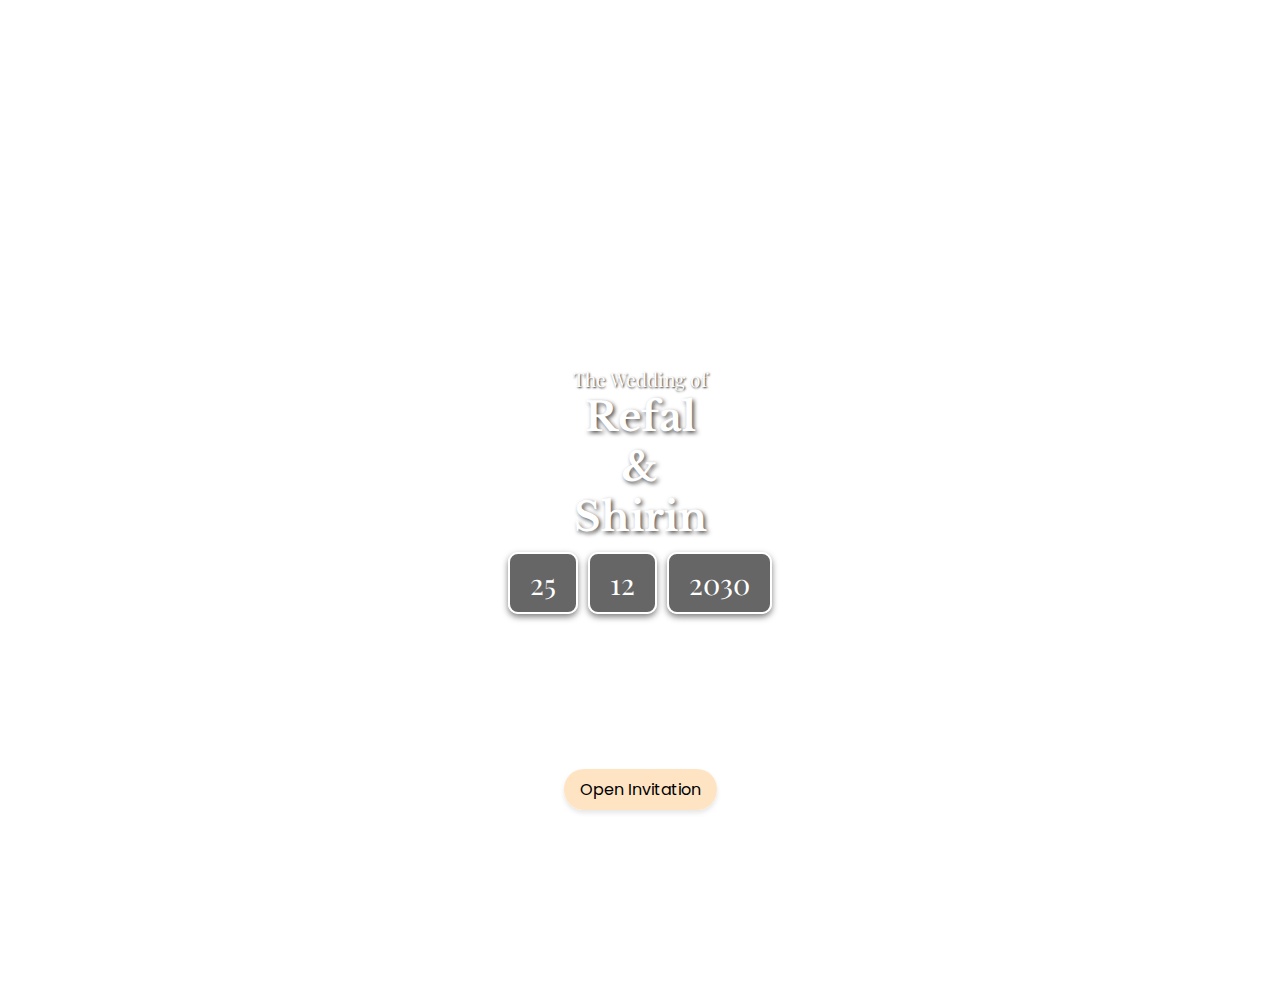
==== index.html @ 7c2be34e "fixed images" ====
<!DOCTYPE html>
<html lang="en">
<head>
  <meta charset="UTF-8" />
  <meta name="viewport" content="width=device-width, initial-scale=1.0" />
  <title>Cover</title>
  <link rel="preconnect" href="https://fonts.googleapis.com" />
  <link rel="preconnect" href="https://fonts.gstatic.com" crossorigin />
  <link
    href="https://fonts.googleapis.com/css2?family=Playfair+Display:ital,wght@0,400..900;1,400..900&display=swap"
    rel="stylesheet"
  />
  <link rel="preconnect" href="https://fonts.googleapis.com" />
  <link rel="preconnect" href="https://fonts.gstatic.com" crossorigin />
  <link
    href="https://fonts.googleapis.com/css2?family=Libre+Baskerville:ital,wght@0,400;0,700;1,400&family=Poppins:ital,wght@0,100;0,200;0,300;0,400;0,500;0,600;0,700;0,800;0,900&display=swap"
    rel="stylesheet"
  />

  <style>
    body {
      margin: 0;
      padding: 0;
      font-family: 'Poppins', sans-serif;
      overflow-x: hidden;
    }

    #cover {
      display: flex;
      flex-direction: column;
      justify-content: center;
      align-items: center;
      padding: 5vh 0;
      background: url(../ica/image/1jpg.jpg) no-repeat center center/cover;
      width: 100%;
      height: 100vh;
      text-align: center;
      color: #fff;
      position: relative;
    }

    p {
      font-size: 1.2em;
      font-family: 'Playfair Display', serif;
      color: #fff;
      margin: 0;
      text-shadow: 1px 1px 2px rgba(0, 0, 0, 0.8);
    }

    h1 {
      text-shadow: 2px 2px 4px rgba(0, 0, 0, 0.7);
      font-size: 2.5em;
      margin: 0;
      font-family: 'Libre Baskerville', serif;
    }

    .date-container {
      display: flex;
      justify-content: center;
      align-items: center;
      gap: 10px;
      margin: 10px 0;
    }

    .date-item {
      font-size: 1.8em;
      font-family: 'Playfair Display', serif;
      padding: 10px 20px;
      border: 2px solid #fff;
      border-radius: 10px;
      background: rgba(0, 0, 0, 0.6);
      box-shadow: 0 3px 6px rgba(0, 0, 0, 0.5);
      color: #fff;
      transition: background 0.3s, transform 0.3s;
    }

    .date-item:hover {
      background: rgba(0, 0, 0, 0.8);
      transform: scale(1.03);
    }

    #nav {
      position: absolute;
      bottom: 10vh;
      width: 100%;
      display: flex;
      justify-content: center;
    }

    #nav ul {
      list-style: none;
      padding: 0;
      background: rgba(255, 255, 255, 0.9);
      border-radius: 20px;
      box-shadow: 0 3px 5px rgba(0, 0, 0, 0.1);
      margin: 0;
    }

    #nav ul li {
      display: inline-block;
      margin: 0;
      background: #ffe4c4;
      border-radius: 20px;
      color: black;
      padding: 8px 16px;
      transition: background 0.3s, color 0.3s;
      font-size: 1em;
    }

    #nav ul li:hover {
      background: #ae9d87;
      color: #fff;
    }

    #nav a {
      text-decoration: none;
      color: inherit;
    }

    #nav a:hover {
      color: #fff;
    }

    /* Salju styling */
    .snowflake {
      position: absolute;
      top: -10px;
      background-color: white;
      width: 8px;
      height: 8px;
      border-radius: 50%;
      opacity: 0.8;
      animation: fall linear infinite;
    }

    @keyframes fall {
      to {
        transform: translateY(100vh);
      }
    }

    @media (max-width: 768px) {
      #cover {
        padding: 10vh 0;
      }

      h1 {
        font-size: 3em;
      }

      .date-item {
        font-size: 1.8em;
        padding: 10px 20px;
      }

      #nav {
        bottom: 5vh;
      }

      #nav ul {
        padding: 5px;
      }

      #nav ul li {
        padding: 10px 20px;
        font-size: 1em;
      }
    }

    @media (max-width: 480px) {
      #cover {
        padding: 5vh 0;
      }

      h1 {
        font-size: 2.5em;
      }

      .date-item {
        font-size: 1.5em;
        padding: 8px 15px;
      }

      #nav {
        bottom: 10vh;
      }

      #nav ul {
        padding: 5px;
      }

      #nav ul li {
        padding: 8px 15px;
        font-size: 0.9em;
      }
    }
  </style>
</head>
<body>
  <div id="cover">
    <p>The Wedding of</p>
    <h1>Refal</h1>
    <h1>&</h1>
    <h1>Shirin</h1>
    <div class="date-container">
      <div class="date-item">25</div>
      <div class="date-item">12</div>
      <div class="date-item">2030</div>
    </div>
  </div>
  <div id="nav">
    <ul>
      <a href="index1.html" id="openInvitation"><li>Open Invitation</li></a>
    </ul>
  </div>

  <script>
    function createSnowflakes() {
      const snowflakeCount = 100; // Jumlah salju
      const body = document.body;

      for (let i = 0; i < snowflakeCount; i++) {
        let snowflake = document.createElement('div');
        snowflake.classList.add('snowflake');
        snowflake.style.left = Math.random() * 100 + 'vw'; // Posisi horizontal acak
        snowflake.style.animationDuration = Math.random() * 3 + 2 + 's'; // Durasi jatuh acak
        snowflake.style.opacity = Math.random();
        snowflake.style.transform = `scale(${Math.random()})`; // Ukuran acak
        body.appendChild(snowflake);
      }
    }

    document.getElementById('openInvitation').addEventListener('click', function(e) {
      e.preventDefault();
      createSnowflakes();
      setTimeout(() => {
        window.location.href = "index1.html"; // Pindah ke halaman lain setelah 3 detik
      }, 3000); // Durasi sebelum efek dihentikan dan halaman pindah
    });
  </script>
</body>
</html>
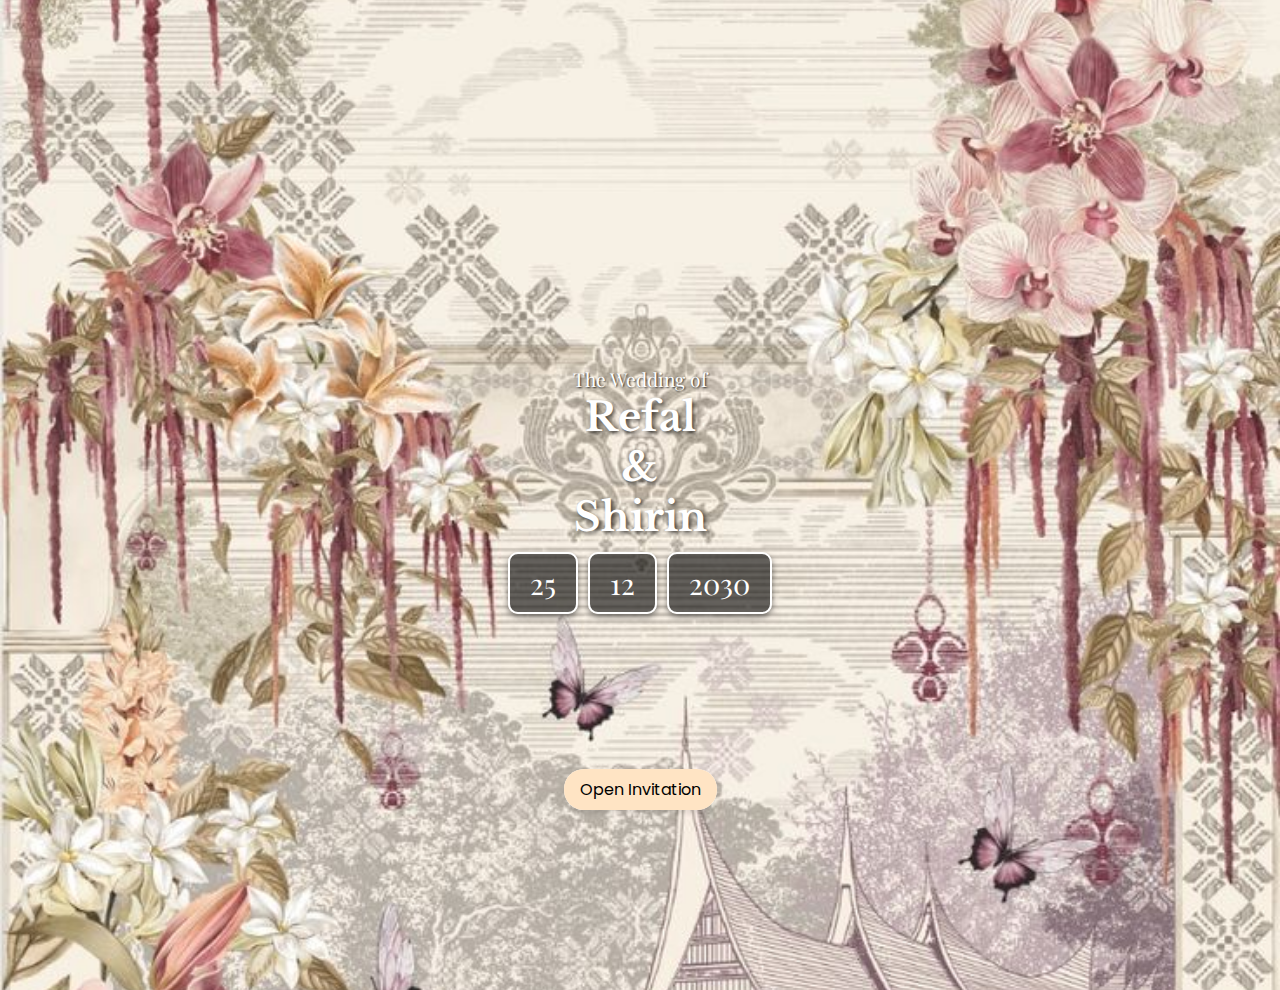
==== commit 277e2f5d: "Update index.html" ====
--- a/index.html
+++ b/index.html
@@ -31,7 +31,7 @@
       justify-content: center;
       align-items: center;
       padding: 5vh 0;
-      background: url(../ica/image/1jpg.jpg) no-repeat center center/cover;
+      background: url(image/1jpg.jpg) no-repeat center center/cover;
       width: 100%;
       height: 100vh;
       text-align: center;
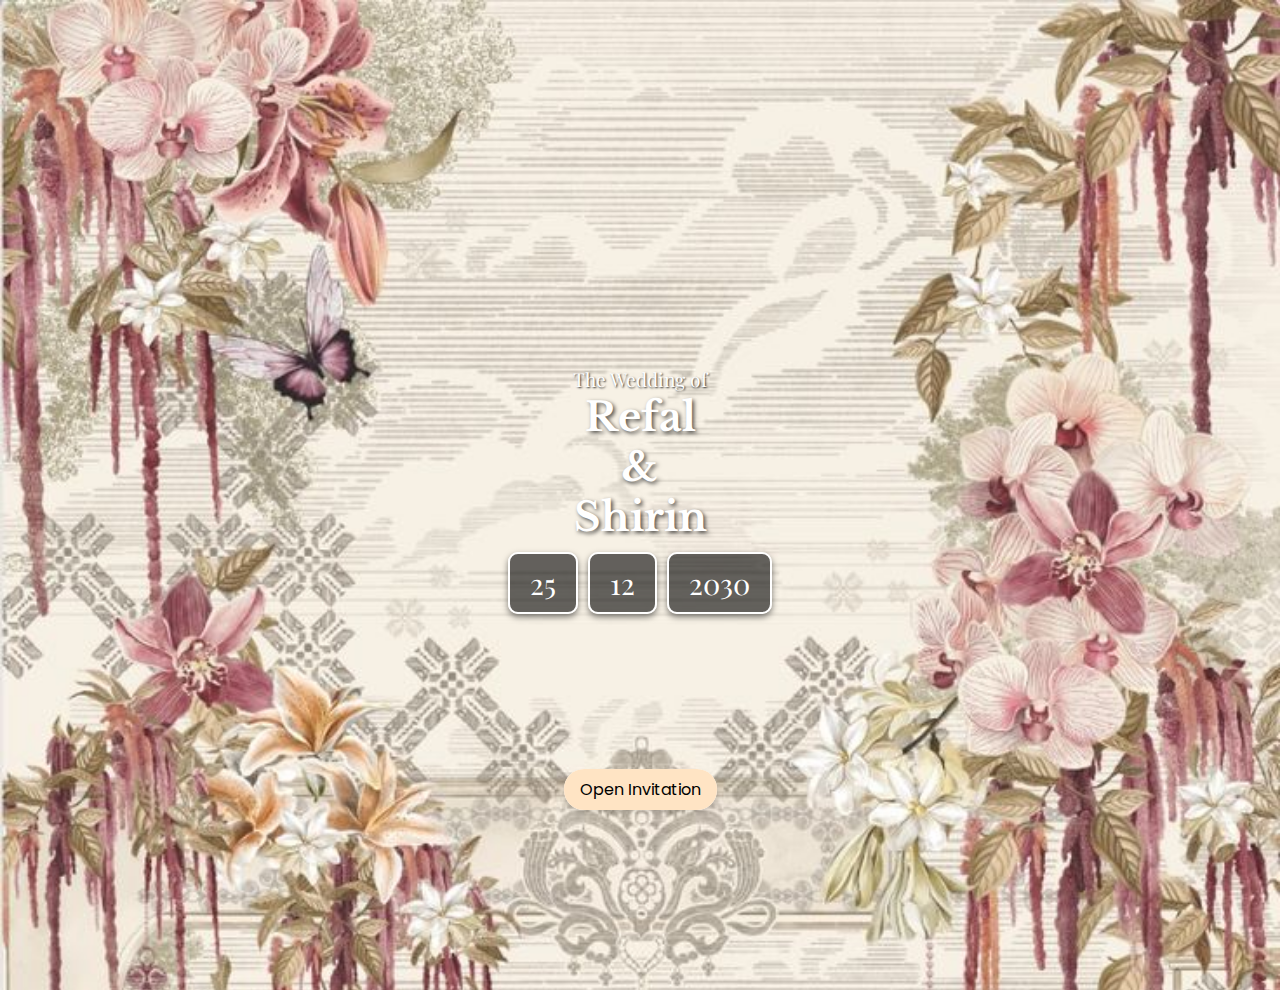
==== commit 7dbe2ffe: "Update index.html" ====
--- a/index.html
+++ b/index.html
@@ -31,7 +31,9 @@
       justify-content: center;
       align-items: center;
       padding: 5vh 0;
-      background: url(image/1jpg.jpg) no-repeat center center/cover;
+      background-image: url(image/1jpg.jpg);
+      background-repeat: no-repeat;
+      background-size: cover;
       width: 100%;
       height: 100vh;
       text-align: center;
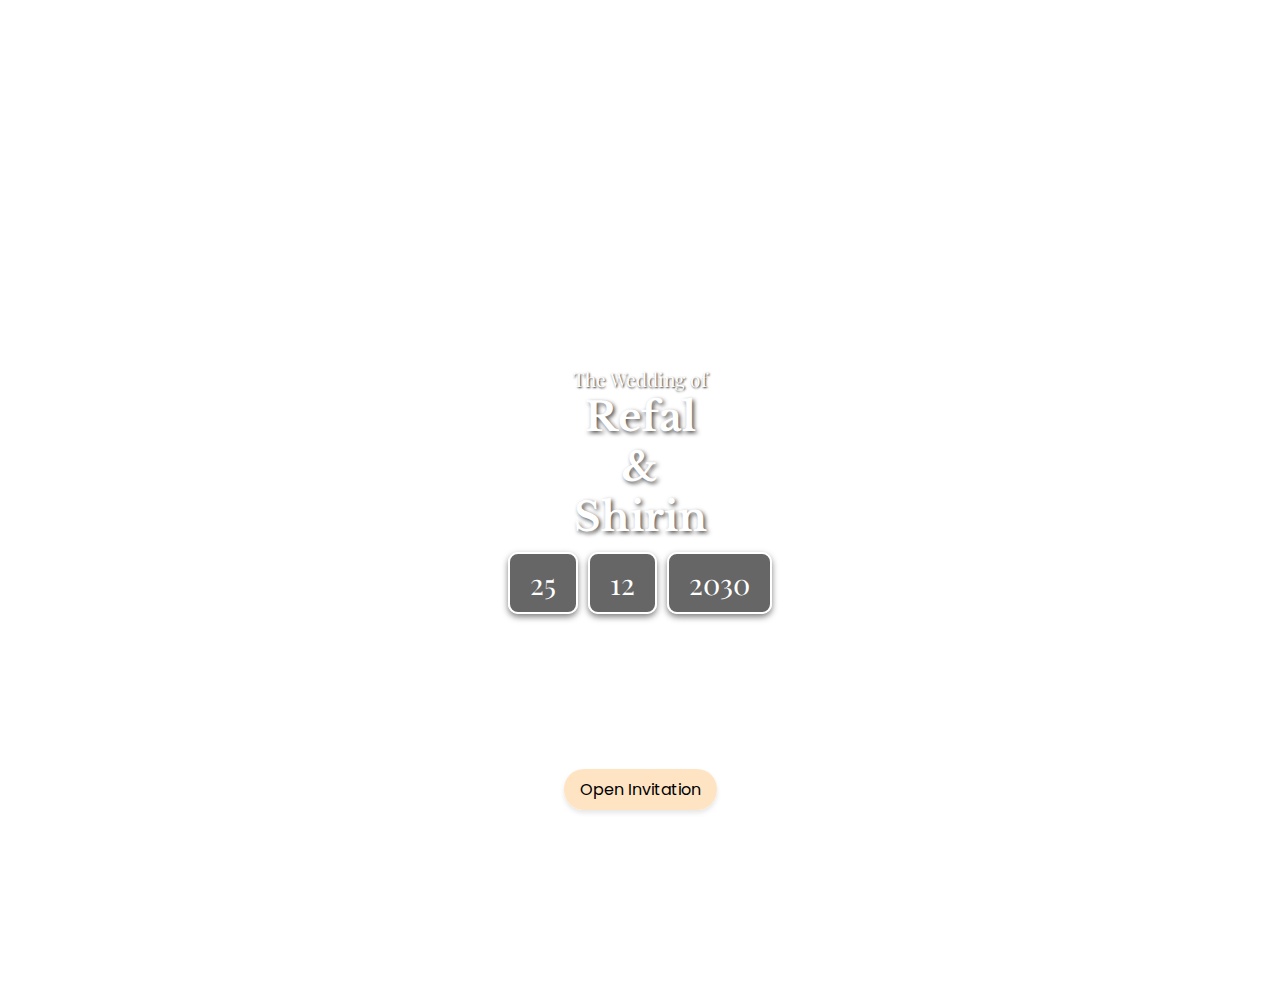
==== commit 82f0003c: "update" ====
--- a/index.html
+++ b/index.html
@@ -31,7 +31,11 @@
       justify-content: center;
       align-items: center;
       padding: 5vh 0;
+<<<<<<< HEAD
       background-image: url(image/1jpg.jpg);
+=======
+      background-image: url("image/1jpg.jpg");
+>>>>>>> 3192fd39a2eee7af824a3fdbfc93ffc56ac4057d
       background-repeat: no-repeat;
       background-size: cover;
       width: 100%;
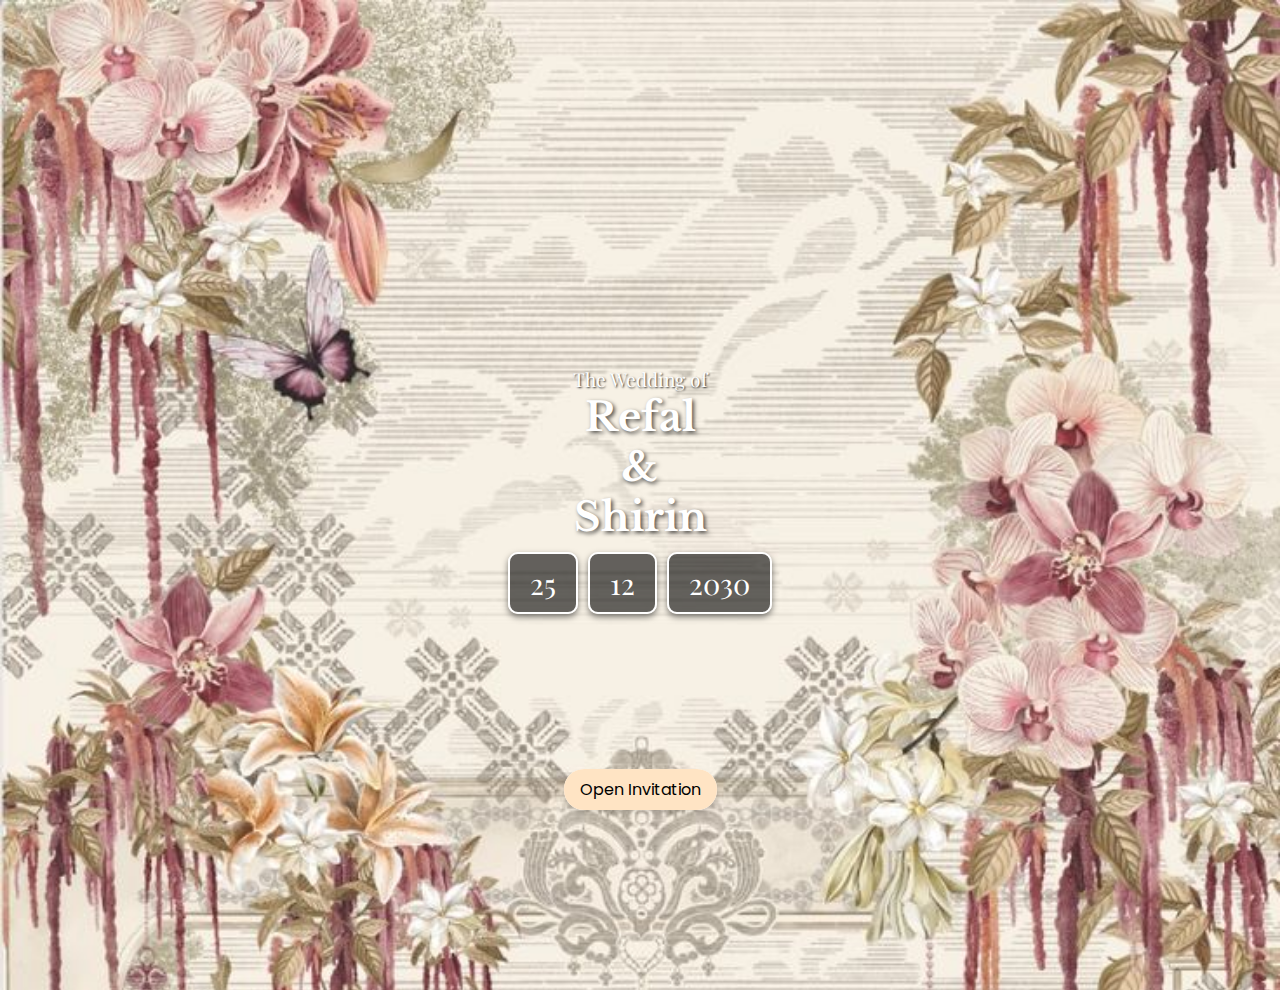
==== commit f8c9f87c: "Update index.html" ====
--- a/index.html
+++ b/index.html
@@ -31,11 +31,7 @@
       justify-content: center;
       align-items: center;
       padding: 5vh 0;
-<<<<<<< HEAD
-      background-image: url(image/1jpg.jpg);
-=======
       background-image: url("image/1jpg.jpg");
->>>>>>> 3192fd39a2eee7af824a3fdbfc93ffc56ac4057d
       background-repeat: no-repeat;
       background-size: cover;
       width: 100%;
